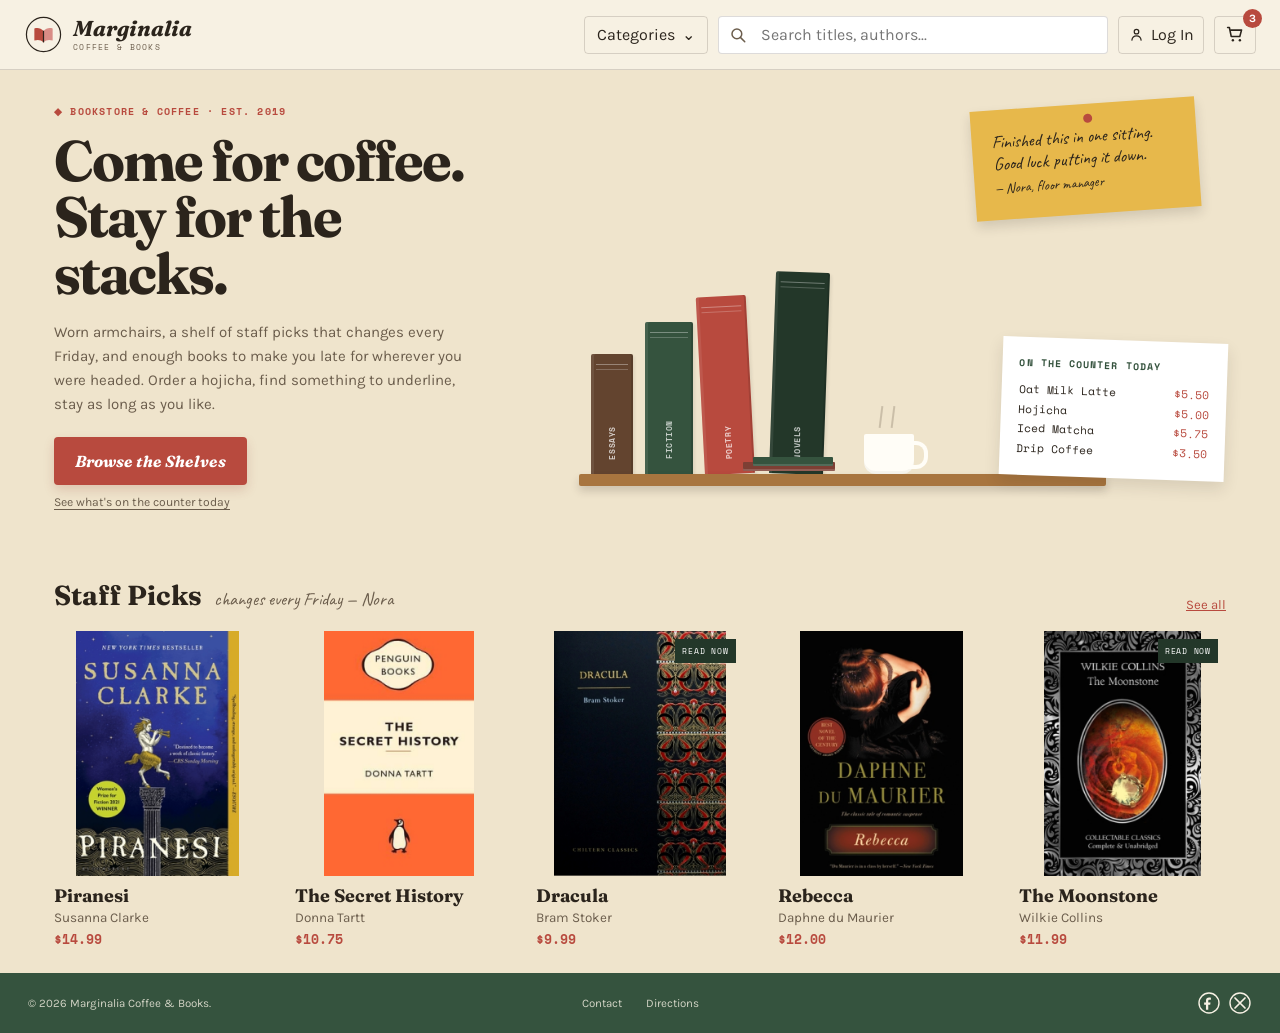
==== marginalia-bookstore/index.html @ 4596d025 "Initial commit" ====
<!DOCTYPE html>
<html lang="en">
  <head>
    <meta charset="utf-8" />
    <meta name="viewport" content="width=device-width, initial-scale=1" />
    <meta name="description" content="Marginalia Coffee & Books" />
    <title>Marginalia Coffee & Books</title>

    <link rel="preconnect" href="https://fonts.googleapis.com" />
    <link rel="preconnect" href="https://fonts.gstatic.com" crossorigin />
    <link href="https://fonts.googleapis.com/css2?family=Caveat:wght@500&family=Fraunces:opsz,wght@9..144,600;9..144,700&family=Karla:wght@400;500;600;700&family=Space+Mono:wght@400;700&display=swap" rel="stylesheet" />

    <link rel="stylesheet" href="css/global.css" />
    <link rel="stylesheet" href="css/app.css" />
    <link rel="stylesheet" href="css/app-header.css" />
    <link rel="stylesheet" href="css/header-dropdown.css" />
    <link rel="stylesheet" href="css/app-footer.css" />
    <link rel="stylesheet" href="css/home.css" />
  </head>

  <body>
    <main class="site-shell">
      <header class="site-header">
        <a class="brand-mark" href="index.html" aria-label="Marginalia home">
          <img src="images/site/marginalia-logo.svg" alt="Marginalia open book logo" />
        </a>

        <a class="brand-copy" href="index.html">
          <span class="text-logo">Marginalia</span>
          <span class="brand-subtitle">COFFEE &amp; BOOKS</span>
        </a>

        <div class="header-tools">
          <div class="header-dropdown">
            <button class="categories-button" type="button" aria-label="Book categories">
              Categories
              <span class="caret" aria-hidden="true">⌄</span>
            </button>
            <ul class="dropdown-menu">
              <li><a href="category.html">New Releases</a></li>
              <li><a href="category.html">Best Sellers</a></li>
              <li><a href="category.html">Fiction</a></li>
              <li><a href="category.html">Mystery &amp; Thriller</a></li>
              <li><a href="category.html">Kids' Corner</a></li>
              <li><a href="category.html">Poetry &amp; Slow Reads</a></li>
            </ul>
          </div>

          <form class="search-form" action="category.html">
            <button type="submit" class="search-icon" aria-label="Search">
              <img src="images/site/search.svg" alt="" />
            </button>
            <input type="text" name="search" placeholder="Search titles, authors..." aria-label="Search titles and authors" />
          </form>

          <button class="login-button" type="button">
            <img src="images/site/user.svg" alt="" />
            <span>Log In</span>
          </button>

          <button class="cart-button" type="button" aria-label="Shopping cart with 3 items">
            <img src="images/site/cart.svg" alt="Shopping cart" />
            <span class="cart-count">3</span>
          </button>
        </div>
      </header>

      <section class="home-page">
        <div class="hero-copy">
          <p class="eyebrow">◆ BOOKSTORE &amp; COFFEE · EST. 2019</p>
          <h1>Come for coffee.<br />Stay for the stacks.</h1>
          <p class="hero-text">
            Worn armchairs, a shelf of staff picks that changes every Friday, and enough books to make you late for wherever you were headed. Order a hojicha, find something to underline, stay as long as you like.
          </p>
          <a class="primary-cta" href="category.html">Browse the Shelves</a>
          <a class="counter-link" href="#counter">See what's on the counter today</a>
        </div>

        <div class="hero-scene" aria-label="Books, coffee, and plant illustration">
          <div class="staff-note">Finished this in one sitting. Good luck putting it down.<br /><span>— Nora, floor manager</span></div>

          <div class="shelf-scene">
            <div class="book book-one"></div>
            <div class="book book-two"></div>
            <div class="book book-three"></div>
            <div class="book book-four"></div>
            <div class="mug"><span></span></div>
            <div class="plant"><i></i><b></b></div>
            <div class="shelf"></div>
          </div>

          <div id="counter" class="counter-card">
            <p>ON THE COUNTER TODAY</p>
            <div><span>Oat Milk Latte</span><strong>$5.50</strong></div>
            <div><span>Hojicha</span><strong>$5.00</strong></div>
            <div><span>Iced Matcha</span><strong>$5.75</strong></div>
            <div><span>Drip Coffee</span><strong>$3.50</strong></div>
          </div>
        </div>

        <section class="staff-picks">
          <div class="section-heading">
            <div>
              <h2>Staff Picks</h2>
              <span>changes every Friday — Nora</span>
            </div>
            <a href="category.html">See all</a>
          </div>

          <div class="staff-books">
            <a class="staff-book" href="category.html">
              <img src="images/books/piranesi.png" alt="Piranesi by Susanna Clarke" />
              <h3>Piranesi</h3>
              <p>Susanna Clarke</p>
              <strong>$14.99</strong>
            </a>
            <a class="staff-book" href="category.html">
              <img src="images/books/the-secret-history.png" alt="The Secret History by Donna Tartt" />
              <h3>The Secret History</h3>
              <p>Donna Tartt</p>
              <strong>$10.75</strong>
            </a>
            <a class="staff-book" href="category.html">
              <div class="cover-label">READ NOW</div>
              <img src="images/books/dracula.png" alt="Dracula by Bram Stoker" />
              <h3>Dracula</h3>
              <p>Bram Stoker</p>
              <strong>$9.99</strong>
            </a>
            <a class="staff-book" href="category.html">
              <img src="images/books/rebecca.png" alt="Rebecca by Daphne du Maurier" />
              <h3>Rebecca</h3>
              <p>Daphne du Maurier</p>
              <strong>$12.00</strong>
            </a>
            <a class="staff-book" href="category.html">
              <div class="cover-label">READ NOW</div>
              <img src="images/books/the-moonstone.png" alt="The Moonstone by Wilkie Collins" />
              <h3>The Moonstone</h3>
              <p>Wilkie Collins</p>
              <strong>$11.99</strong>
            </a>
          </div>
        </section>
      </section>

      <footer class="site-footer" id="footer">
        <p>© 2026 Marginalia Coffee &amp; Books.</p>
        <nav class="footer-links" aria-label="Footer navigation">
          <a href="#footer">Contact</a>
          <a href="#footer">Directions</a>
        </nav>
        <div class="social-links">
          <a href="#footer" aria-label="Facebook"><img src="images/site/facebook.svg" alt="Facebook" /></a>
          <a href="#footer" aria-label="Twitter"><img src="images/site/twitter.svg" alt="Twitter" /></a>
        </div>
      </footer>
    </main>
  </body>
</html>
---- marginalia-bookstore/css/global.css ----
:root {
  --wall: #ede4d3;
  --paper: #f7f1e4;
  --paper-deep: #efe4cc;
  --ink: #2b241c;
  --ink-soft: #6b5d4c;
  --pine: #35533e;
  --pine-deep: #233729;
  --paprika: #b84a3e;
  --paprika-deep: #8f392f;
  --butter: #e7b84b;
  --dust: #d98c86;
  --line: rgba(43, 36, 28, 0.16);
  --serif: "Fraunces", Georgia, serif;
  --sans: "Karla", Arial, sans-serif;
  --mono: "Space Mono", monospace;
  --hand: "Caveat", cursive;
}

* {
  box-sizing: border-box;
}

html {
  font-size: 16px;
}

body {
  margin: 0;
  background: #bbb2a1;
  color: var(--ink);
  font-family: var(--sans);
}

h1,
h2,
h3,
p {
  margin: 0;
}

a {
  color: inherit;
}

img {
  max-width: 100%;
  height: auto;
  display: block;
}

button,
input {
  font: inherit;
}

button {
  color: inherit;
}
---- marginalia-bookstore/css/app.css ----
.site-shell {
  width: 100%;
  min-height: 100vh;
  margin: 0;
  display: flex;
  flex-direction: column;
  background: var(--paper);
}
---- marginalia-bookstore/css/app-header.css ----
.site-header {
  min-height: 70px;
  display: flex;
  align-items: center;
  gap: 10px;
  padding: 11px 24px;
  background: rgba(247, 241, 228, 0.98);
  border-bottom: 1px solid var(--line);
}

.brand-mark {
  flex: 0 0 auto;
}

.brand-mark img {
  width: 39px;
  height: 39px;
}

.brand-copy {
  display: inline-flex;
  flex-direction: column;
  justify-content: center;
  min-width: 155px;
  text-decoration: none;
  line-height: 1;
}

.text-logo {
  font-family: var(--serif);
  font-size: 1.35rem;
  font-style: italic;
  font-weight: 700;
}

.brand-subtitle {
  margin-top: 4px;
  color: var(--ink-soft);
  font-family: var(--mono);
  font-size: 0.5rem;
  letter-spacing: 0.16em;
}

.header-tools {
  margin-left: auto;
  display: flex;
  align-items: center;
  justify-content: flex-end;
  gap: 10px;
  min-width: 0;
}

.search-form {
  position: relative;
  width: clamp(250px, 31vw, 390px);
}

.search-form input {
  width: 100%;
  height: 38px;
  padding: 0 14px 0 42px;
  border: 1px solid var(--line);
  border-radius: 4px;
  background: #fff;
  color: var(--ink);
  outline: none;
}

.search-form input:focus {
  border-color: var(--pine);
}

.search-icon {
  position: absolute;
  left: 11px;
  top: 50%;
  width: 20px;
  height: 20px;
  padding: 0;
  transform: translateY(-50%);
  border: 0;
  background: transparent;
  cursor: pointer;
}

.search-icon img {
  width: 18px;
  height: 18px;
}

.login-button,
.cart-button {
  height: 38px;
  border: 1px solid var(--line);
  border-radius: 4px;
  background: transparent;
  cursor: pointer;
}

.login-button {
  min-width: 86px;
  display: flex;
  align-items: center;
  justify-content: center;
  gap: 6px;
}

.login-button img {
  width: 17px;
  height: 17px;
}

.cart-button {
  position: relative;
  width: 42px;
  display: grid;
  place-items: center;
}

.cart-button img {
  width: 21px;
  height: 21px;
}

.cart-count {
  position: absolute;
  top: -8px;
  right: -7px;
  min-width: 19px;
  height: 19px;
  padding: 0 5px;
  display: grid;
  place-items: center;
  border-radius: 999px;
  background: var(--paprika);
  color: white;
  font-size: 0.7rem;
  font-weight: 700;
}

@media (max-width: 1080px) {
  .brand-copy {
    min-width: 135px;
  }

  .search-form {
    width: clamp(200px, 28vw, 310px);
  }
}
---- marginalia-bookstore/css/header-dropdown.css ----
.header-dropdown {
  position: relative;
  z-index: 20;
}

.categories-button {
  height: 38px;
  display: flex;
  align-items: center;
  gap: 7px;
  padding: 0 12px;
  border: 1px solid var(--line);
  border-radius: 4px;
  background: transparent;
  cursor: pointer;
}

.categories-button:hover {
  background: var(--paper-deep);
}

.caret {
  font-size: 1rem;
  transition: transform 120ms ease;
}

.dropdown-menu {
  position: absolute;
  top: calc(100% + 2px);
  left: 0;
  width: 190px;
  margin: 0;
  padding: 6px 0;
  display: none;
  list-style: none;
  background: #fff;
  border: 1px solid var(--line);
  border-radius: 3px;
  box-shadow: 0 8px 18px rgba(43, 36, 28, 0.12);
}

.header-dropdown:hover .dropdown-menu,
.header-dropdown:focus-within .dropdown-menu {
  display: block;
}

.header-dropdown:hover .caret,
.header-dropdown:focus-within .caret {
  transform: rotate(180deg);
}

.dropdown-menu a {
  display: block;
  padding: 8px 12px;
  color: var(--ink);
  text-decoration: none;
  font-size: 0.86rem;
}

.dropdown-menu a:hover,
.dropdown-menu a:focus {
  background: var(--paper-deep);
  outline: none;
}

.dropdown-menu .current-dropdown {
  background: var(--pine);
  color: #fff;
}

.dropdown-menu .current-dropdown:hover,
.dropdown-menu .current-dropdown:focus {
  background: var(--pine-deep);
}
---- marginalia-bookstore/css/app-footer.css ----
.site-footer {
  padding: 18px 28px;
  display: grid;
  grid-template-columns: 1fr auto 1fr;
  align-items: center;
  gap: 18px;
  background: var(--pine);
  color: rgba(247, 241, 228, 0.82);
  font-size: 0.72rem;
}

.footer-links {
  display: flex;
  gap: 24px;
}

.footer-links a,
.social-links a {
  color: inherit;
  text-decoration: none;
}

.footer-links a:hover {
  color: #fff;
}

.social-links {
  justify-self: end;
  display: flex;
  gap: 7px;
}

.social-links img {
  width: 24px;
  height: 24px;
}
---- marginalia-bookstore/css/home.css ----
.home-page {
  flex: 1;
  display: grid;
  grid-template-columns: 40% 60%;
  align-content: start;
  padding: 34px 54px 24px;
  background: var(--paper-deep);
}

.hero-copy {
  padding-right: 28px;
}

.eyebrow {
  margin-bottom: 14px;
  color: var(--paprika);
  font-family: var(--mono);
  font-size: 0.62rem;
  font-weight: 700;
  letter-spacing: 0.12em;
}

.hero-copy h1 {
  max-width: 510px;
  font-family: var(--serif);
  font-size: clamp(3rem, 4.45vw, 4.4rem);
  line-height: 0.99;
  letter-spacing: -0.035em;
}

.hero-text {
  max-width: 430px;
  margin-top: 18px;
  color: var(--ink-soft);
  font-size: 0.94rem;
  line-height: 1.6;
}

.primary-cta {
  width: max-content;
  margin-top: 21px;
  padding: 14px 21px;
  display: flex;
  align-items: center;
  gap: 22px;
  border-radius: 4px;
  background: var(--paprika);
  color: #fff;
  font-family: var(--serif);
  font-style: italic;
  font-weight: 700;
  text-decoration: none;
  box-shadow: 0 5px 11px rgba(143, 57, 47, 0.18);
}

.primary-cta:hover {
  background: var(--paprika-deep);
}

.counter-link {
  display: inline-block;
  margin-top: 10px;
  color: var(--ink-soft);
  font-size: 0.76rem;
  text-underline-offset: 3px;
}

.hero-scene {
  position: relative;
  min-height: 340px;
}

.staff-note {
  position: absolute;
  top: 0;
  right: 4%;
  width: 225px;
  padding: 22px 20px;
  background: var(--butter);
  font-family: var(--hand);
  font-size: 1.13rem;
  line-height: 1.2;
  transform: rotate(-4deg);
  box-shadow: 0 6px 12px rgba(43, 36, 28, 0.15);
}

.staff-note::before {
  content: "";
  position: absolute;
  top: 10px;
  left: 50%;
  width: 9px;
  height: 9px;
  border-radius: 50%;
  background: var(--paprika);
}

.staff-note span {
  display: block;
  margin-top: 5px;
  font-size: 0.9rem;
}

.shelf-scene {
  position: absolute;
  left: 8%;
  right: 17%;
  bottom: 10px;
  height: 225px;
}

.shelf {
  position: absolute;
  left: 0;
  right: 0;
  bottom: 14px;
  height: 12px;
  border-radius: 2px;
  background: #a8753f;
  box-shadow: 0 5px 8px rgba(43, 36, 28, 0.18);
}

.shelf::before,
.shelf::after {
  content: "";
  position: absolute;
  left: 31%;
  height: 9px;
  border-radius: 1px;
}

.shelf::before {
  bottom: 15px;
  width: 92px;
  background: #7d3f34;
  box-shadow: inset 0 -2px rgba(255, 255, 255, 0.16);
}

.shelf::after {
  bottom: 20px;
  left: calc(31% + 10px);
  width: 80px;
  background: #35533e;
  box-shadow: inset 0 -2px rgba(255, 255, 255, 0.14);
}

.book {
  position: absolute;
  bottom: 26px;
  border-radius: 2px 2px 0 0;
  box-shadow:
    inset 3px 0 rgba(255, 255, 255, 0.08),
    inset -2px 0 rgba(0, 0, 0, 0.12),
    2px 2px 3px rgba(43, 36, 28, 0.08);
  transform-origin: bottom center;
}

.book::before {
  content: "";
  position: absolute;
  left: 5px;
  right: 5px;
  top: 10px;
  height: 4px;
  border-top: 1px solid rgba(255, 255, 255, 0.34);
  border-bottom: 1px solid rgba(255, 255, 255, 0.22);
}

.book::after {
  position: absolute;
  left: 50%;
  bottom: 15px;
  color: rgba(255, 255, 255, 0.72);
  font-family: var(--mono);
  font-size: 0.52rem;
  font-weight: 700;
  letter-spacing: 0.07em;
  writing-mode: vertical-rl;
  transform: translateX(-50%) rotate(180deg);
}

.book-one {
  left: 12px;
  width: 42px;
  height: 120px;
  background: #63442f;
}
.book-one::after { content: "ESSAYS"; }

.book-two {
  left: 66px;
  width: 48px;
  height: 152px;
  background: var(--pine);
}
.book-two::after { content: "FICTION"; }

.book-three {
  left: 126px;
  width: 50px;
  height: 178px;
  background: var(--paprika);
  transform: rotate(-3deg);
}
.book-three::after { content: "POETRY"; }

.book-four {
  left: 190px;
  width: 54px;
  height: 202px;
  background: var(--pine-deep);
  transform: rotate(2deg);
}
.book-four::after { content: "NOVELS"; }

.mug {
  position: absolute;
  left: 54%;
  bottom: 26px;
  width: 50px;
  height: 40px;
  border-radius: 2px 2px 12px 12px;
  background: #fffdf7;
  box-shadow: inset 0 -3px rgba(107, 93, 76, 0.05);
}

.mug::after {
  content: "";
  position: absolute;
  right: -14px;
  top: 7px;
  width: 17px;
  height: 20px;
  border: 4px solid #fffdf7;
  border-left: 0;
  border-radius: 0 12px 12px 0;
}

.mug span::before,
.mug span::after {
  content: "";
  position: absolute;
  top: -28px;
  width: 2px;
  height: 22px;
  background: rgba(107, 93, 76, 0.28);
  transform: rotate(7deg);
}

.mug span::before { left: 16px; }
.mug span::after { left: 28px; }

.plant {
  position: absolute;
  right: 7%;
  bottom: 26px;
  width: 45px;
  height: 86px;
}

.plant::after {
  content: "";
  position: absolute;
  left: 13px;
  bottom: 0;
  width: 22px;
  height: 28px;
  background: #8b6038;
  border-radius: 2px;
}

.plant i,
.plant b {
  position: absolute;
  top: 11px;
  width: 25px;
  height: 14px;
  border-radius: 100% 0 100% 0;
  background: #4d7d5f;
}

.plant i { left: 4px; transform: rotate(18deg); }
.plant b { right: 0; top: 26px; transform: scaleX(-1) rotate(15deg); }

.plant::before {
  content: "";
  position: absolute;
  left: 23px;
  top: 20px;
  width: 3px;
  height: 43px;
  background: #4d7d5f;
}

.counter-card {
  position: absolute;
  right: 0;
  bottom: 32px;
  width: 225px;
  padding: 18px 17px;
  background: #fff;
  box-shadow: 0 7px 16px rgba(43, 36, 28, 0.12);
  transform: rotate(2deg);
  font-family: var(--mono);
  font-size: 0.7rem;
}

.counter-card > p {
  margin-bottom: 9px;
  color: var(--pine);
  font-size: 0.61rem;
  font-weight: 700;
  letter-spacing: 0.11em;
}

.counter-card div {
  display: flex;
  justify-content: space-between;
  gap: 10px;
  line-height: 1.75;
}

.counter-card strong {
  color: var(--paprika);
  font-weight: 400;
}

.staff-picks {
  grid-column: 1 / -1;
  width: min(100%, 1520px);
  margin: 68px auto 0;
}

.section-heading {
  display: flex;
  justify-content: space-between;
  align-items: end;
  margin-bottom: 19px;
}

.section-heading > div {
  display: flex;
  align-items: baseline;
  gap: 12px;
}

.section-heading h2 {
  font-family: var(--serif);
  font-size: 1.72rem;
}

.section-heading span {
  color: var(--ink-soft);
  font-family: var(--hand);
  font-size: 1.16rem;
}

.section-heading > a {
  color: var(--paprika);
  font-size: 0.82rem;
}

.staff-books {
  display: grid;
  grid-template-columns: repeat(5, minmax(0, 1fr));
  gap: 34px;
  align-items: start;
}

.staff-book {
  position: relative;
  min-width: 0;
  display: grid;
  grid-template-rows: 245px auto auto auto;
  align-content: start;
  color: var(--ink);
  text-decoration: none;
}

.staff-book img {
  width: 100%;
  height: 245px;
  object-fit: contain;
  object-position: center bottom;
  border-radius: 1px;
}

.staff-book h3 {
  margin-top: 10px;
  font-family: var(--serif);
  font-size: 1.13rem;
  line-height: 1.15;
}

.staff-book p {
  margin-top: 3px;
  color: var(--ink-soft);
  font-size: 0.84rem;
}

.staff-book strong {
  display: block;
  margin-top: 5px;
  color: var(--paprika);
  font-family: var(--mono);
  font-size: 0.79rem;
}

.cover-label {
  position: absolute;
  z-index: 2;
  top: 8px;
  right: 8px;
  padding: 6px 7px;
  background: var(--pine-deep);
  color: #fff;
  font-family: var(--mono);
  font-size: 0.48rem;
  letter-spacing: 0.1em;
}

@media (max-width: 1200px) {
  .home-page {
    padding-left: 42px;
    padding-right: 42px;
  }

  .staff-picks {
    width: 100%;
  }

  .staff-books {
    gap: 18px;
  }

  .staff-book {
    grid-template-rows: 235px auto auto auto;
  }

  .staff-book img {
    height: 235px;
  }

  .hero-copy h1 {
    font-size: 3.35rem;
  }
}

@media (max-width: 1060px) {
  .home-page {
    grid-template-columns: 43% 57%;
    padding-left: 34px;
    padding-right: 34px;
  }

  .staff-note {
    right: 1%;
    width: 195px;
  }

  .counter-card {
    width: 195px;
  }

  .shelf-scene {
    left: 5%;
    right: 18%;
  }

  .staff-books {
    gap: 14px;
  }

  .staff-book {
    grid-template-rows: 225px auto auto auto;
  }

  .staff-book img {
    height: 225px;
  }
}
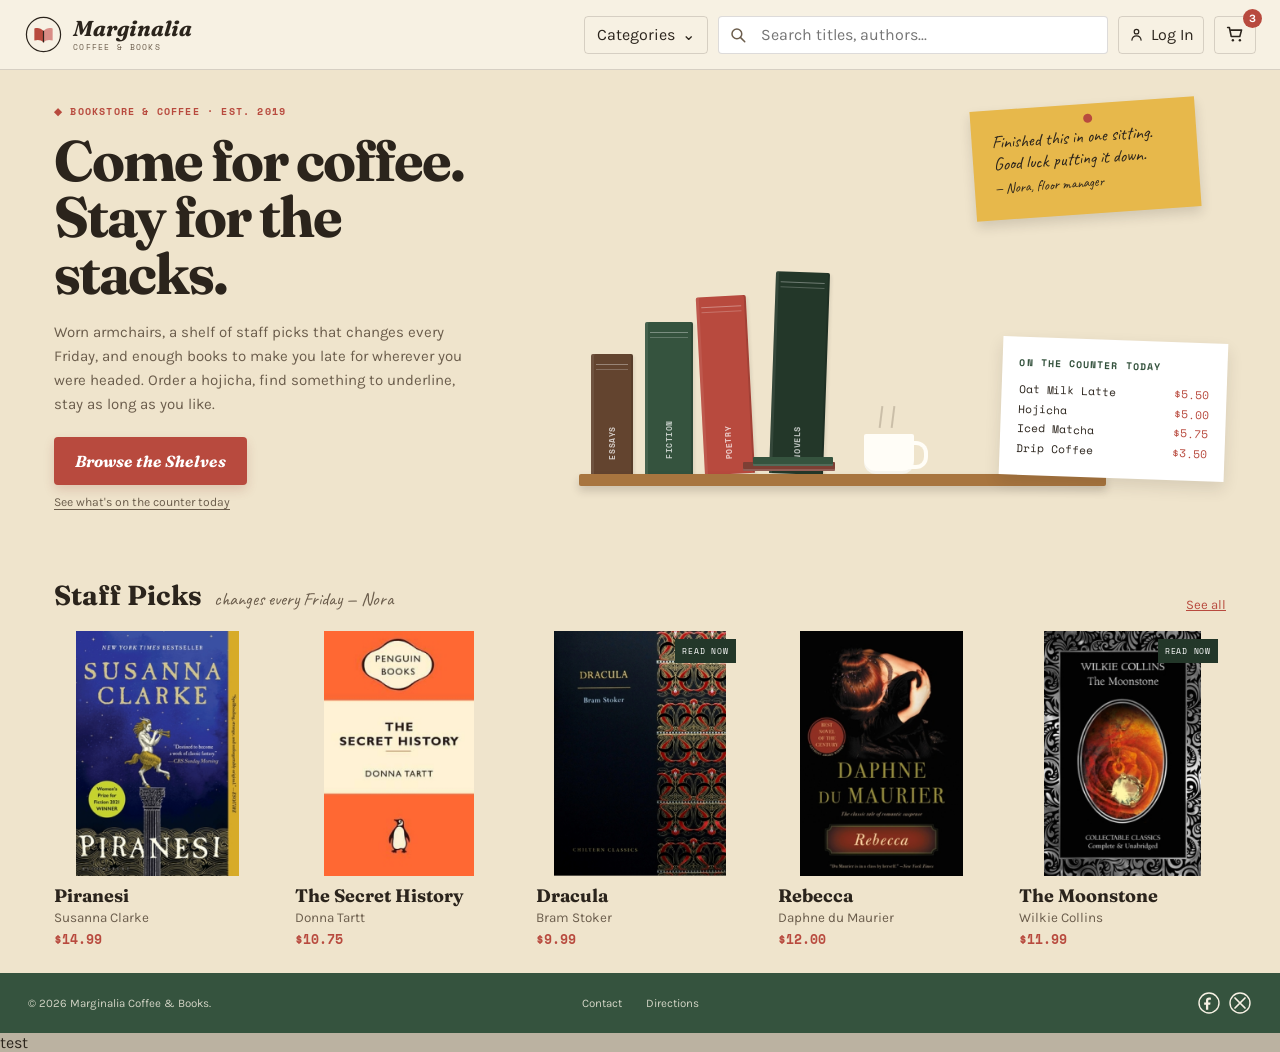
==== commit ac52209b: "test" ====
--- a/marginalia-bookstore/index.html
+++ b/marginalia-bookstore/index.html
@@ -157,4 +157,6 @@
       </footer>
     </main>
   </body>
-</html>+</html>
+
+test
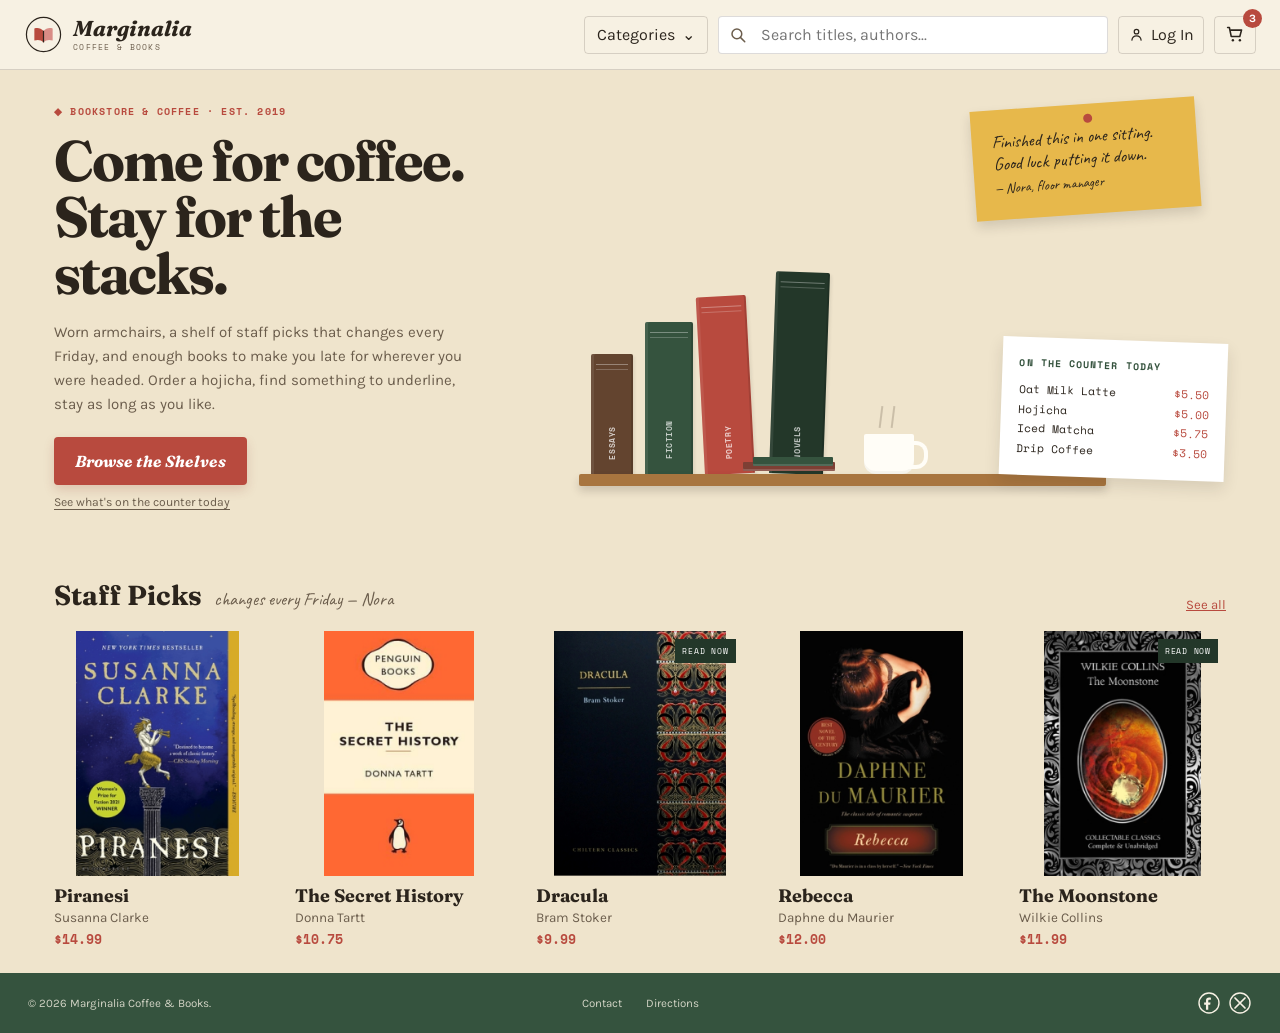
==== commit b4cbc6f1: "fix" ====
--- a/marginalia-bookstore/index.html
+++ b/marginalia-bookstore/index.html
@@ -159,4 +159,3 @@
   </body>
 </html>
 
-test
